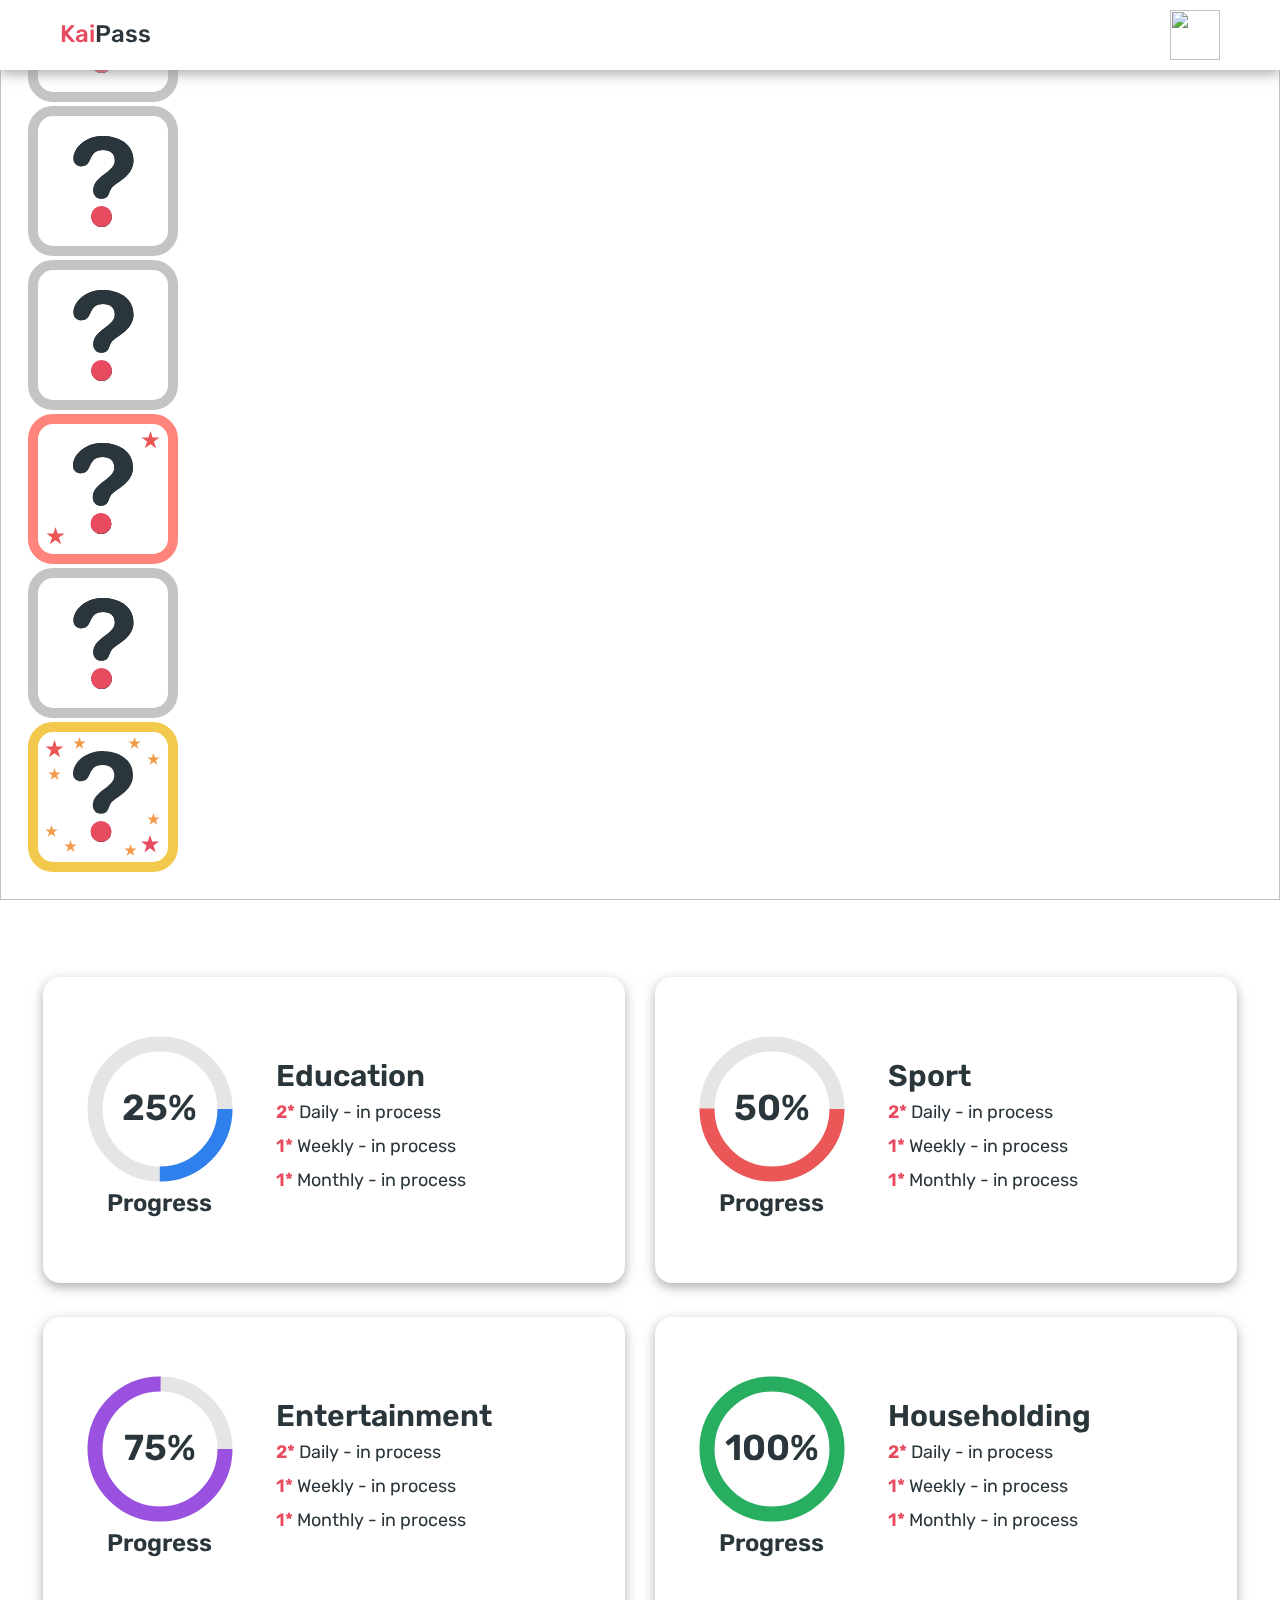
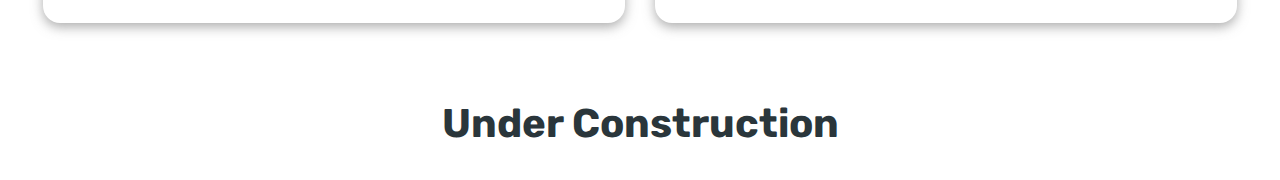
==== main.html @ 546f4b6c "Add files via upload" ====
<!DOCTYPE html>
<html lang="en">
<head>
    <meta charset="UTF-8">
    <title>KaiPass</title>
    <link rel="stylesheet" href="CSS/main_style.css">
    <link rel="stylesheet" href="CSS/owl.carousel.min.css">
    <link rel="stylesheet" href="CSS/owl.theme.default.min.css">
    <link href="https://fonts.googleapis.com/css2?family=Rubik:wght@400;500;700&display=swap" rel="stylesheet">
</head>
<body>
    <nav class="header">
        <p><span>Kai</span>Pass</p>
            
        <input type="checkbox" >
        <img class="imghd" src="images/svg/group-filled-persons.svg" alt="">
        <div class="wrapper_nav">
            <h2 class="fl">Friends list</h2>
            <p class="coming-soon">COMING SOON</p>

        </div>
    </nav>

    <div class="main">
        <img src="images/background_fudzi.png" alt="" class="back-img-absolute">
        <div class="battle-pass-box">
            <div class="owl-carousel owl-theme flex-end">
                <div class="item"><img src="images/svg/low-grade-card.svg" alt=""></div>
                <div class="item"><img src="images/svg/low-grade-card.svg" alt=""></div>
                <div class="item"><img src="images/svg/low-grade-card.svg" alt=""></div>
                <div class="item"><img src="images/svg/rare-grade-card.svg" alt=""></div>
                <div class="item"><img src="images/svg/low-grade-card.svg" alt=""></div>
                <div class="item"><img src="images/svg/legendary-card.svg" alt=""></div>
                <div class="item"><img src="images/svg/low-grade-card.svg" alt=""></div>
                <div class="item"><img src="images/svg/low-grade-card.svg" alt=""></div>
                <div class="item"><img src="images/svg/low-grade-card.svg" alt=""></div>
                <div class="item"><img src="images/svg/rare-grade-card.svg" alt=""></div>
                <div class="item"><img src="images/svg/low-grade-card.svg" alt=""></div>
                <div class="item"><img src="images/svg/legendary-card.svg" alt=""></div>

            </div>
        </div>



        <div class="card-box-main">
            <div class="card-box">
                <div id="education-card" class="card-box__item card-box__item_education">
                    <div id="card-box-education" onclick="cardBoxEducationFlip()" class="card-box__item-box card-box__item-box-education">
                        <div class="card-box__item-box-education_front card-box__item-box_front">
                            <div class="card-box__percent-box">
                                <div class="card-box__percent-box-item">
                                    <section>
                                        <svg class="card-box__percent-box-item-education">
                                            <circle cx="70" cy="70" r="65"></circle>
                                            <circle cx="70" cy="70" r="65"></circle>
                                        </svg>
                                        <div class="card-box__percent-box-number">
                                            <p>25<span>%</span></p>
                                        </div>
                                    </section>
                                    <p class="card-box__percent-box-text">Progress</p>
                                </div>
                            </div>
                            <div class="card-box__tasks-box">
                                <div class="card-box__tasks-box-text">
                                    <h3 class="card-box__tasks-box-text-header">Education</h3>
                                    <p class="card-box__tasks-box-text-quest"><span class="card-box__tasks-box-text-quest_pink">2*</span> Daily - in process</p>
                                    <p class="card-box__tasks-box-text-quest"><span class="card-box__tasks-box-text-quest_pink">1*</span> Weekly - in process</p>
                                    <p class="card-box__tasks-box-text-quest"><span class="card-box__tasks-box-text-quest_pink">1*</span> Monthly - in process</p>
                                </div>
                            </div>
                        </div>
                        <div   class="card-box__item-box-education_back card-box__item-box_back">
                            <div class="card-box__text-container">
                                <div class="card-box__daily-tasks">
                                    <div class="card-box__tasks-header"><p>Daily</p></div>
                                    <div class="card-box__tasks-text-box">
                                        <label>
                                            <input type="checkbox">
                                            <i></i>
                                            <span>Write a haiku</span>
                                        </label>
                                        <label>
                                            <input type="checkbox">
                                            <i></i>
                                            <span>Leave movie review you watched lately</span>
                                        </label>
                                    </div>
                                </div>
                                <div class="card-box__weekly-tasks">
                                    <div class="card-box__tasks-header"><p>Weekly</p></div>
                                    <div class="card-box__tasks-text-box">
                                        <label>
                                            <input type="checkbox">
                                            <i></i>
                                            <span>Watch documentary about bees</span>
                                        </label>
                                    </div>
                                </div>
                                <div class="card-box__monthly-tasks">
                                    <div class="card-box__tasks-header"><p>Monthly</p></div>
                                    <div class="card-box__tasks-text-box">
                                        <label>
                                            <input type="checkbox">
                                            <i></i>
                                            <span>Learn how to play a musical instrument available to you</span>
                                        </label>
                                    </div>
                                </div>
                            </div>
                        </div>
                    </div>
                </div>
                <div id="sport-card" class="card-box__item card-box__item_sport">
                    <div id="card-box-sport" onclick="cardBoxSportFlip()" class="card-box__item-box card-box__item-box-sport">
                        <div class="card-box__item-box-sport_front card-box__item-box_front">
                            <div class="card-box__percent-box">
                                <div class="card-box__percent-box-item">
                                    <section>
                                        <svg class="card-box__percent-box-item-sport">
                                            <circle cx="70" cy="70" r="65"></circle>
                                            <circle cx="70" cy="70" r="65"></circle>
                                        </svg>
                                        <div class="card-box__percent-box-number">
                                            <p>50<span>%</span></p>
                                        </div>
                                    </section>
                                    <p class="card-box__percent-box-text">Progress</p>
                                </div>
                            </div>
                            <div class="card-box__tasks-box">
                                <div class="card-box__tasks-box-text">
                                    <h3 class="card-box__tasks-box-text-header">Sport</h3>
                                    <p class="card-box__tasks-box-text-quest"><span class="card-box__tasks-box-text-quest_pink">2*</span> Daily - in process</p>
                                    <p class="card-box__tasks-box-text-quest"><span class="card-box__tasks-box-text-quest_pink">1*</span> Weekly - in process</p>
                                    <p class="card-box__tasks-box-text-quest"><span class="card-box__tasks-box-text-quest_pink">1*</span> Monthly - in process</p>
                                </div>
                            </div>
                        </div>
                        <div class="card-box__item-box-sport_back card-box__item-box_back">
                            <div class="card-box__text-container">
                                <div class="card-box__daily-tasks">
                                    <div class="card-box__tasks-header"><p>Daily</p></div>
                                    <div class="card-box__tasks-text-box">
                                        <label>
                                            <input type="checkbox">
                                            <i></i>
                                            <span>Do 20-40 push-ups</span>
                                        </label>
                                        <label>
                                            <input type="checkbox">
                                            <i></i>
                                            <span>Jog for 20 minutes</span>
                                        </label>
                                    </div>
                                </div>
                                <div class="card-box__weekly-tasks">
                                    <div class="card-box__tasks-header"><p>Weekly</p></div>
                                    <div class="card-box__tasks-text-box">
                                        <label>
                                            <input type="checkbox">
                                            <i></i>
                                            <span>Improve your sleep pattern</span>
                                        </label>
                                    </div>
                                </div>
                                <div class="card-box__monthly-tasks">
                                    <div class="card-box__tasks-header"><p>Monthly</p></div>
                                    <div class="card-box__tasks-text-box">
                                        <label>
                                            <input type="checkbox">
                                            <i></i>
                                            <span>Do daily morning exercises</span>
                                        </label>
                                    </div>
                                </div>
                            </div>
                        </div>
                    </div>
                </div>
                <div id="entertainment-card" class="card-box__item card-box__item_entertainment">
                    <div id="card-box-entertainment" onclick="cardBoxEntertainmentFlip()" class="card-box__item-box card-box__item-box-entertainment">
                        <div class="card-box__item-box-entertainment_front card-box__item-box_front">
                            <div class="card-box__percent-box">
                                <div class="card-box__percent-box-item">
                                    <section>
                                        <svg class="card-box__percent-box-item-entertainment">
                                            <circle cx="70" cy="70" r="65"></circle>
                                            <circle cx="70" cy="70" r="65"></circle>
                                        </svg>
                                        <div class="card-box__percent-box-number">
                                            <p>75<span>%</span></p>
                                        </div>
                                    </section>
                                    <p class="card-box__percent-box-text">Progress</p>
                                </div>
                            </div>
                            <div class="card-box__tasks-box">
                                <div class="card-box__tasks-box-text">
                                    <h3 class="card-box__tasks-box-text-header">Entertainment</h3>
                                    <p class="card-box__tasks-box-text-quest"><span class="card-box__tasks-box-text-quest_pink">2*</span> Daily - in process</p>
                                    <p class="card-box__tasks-box-text-quest"><span class="card-box__tasks-box-text-quest_pink">1*</span> Weekly - in process</p>
                                    <p class="card-box__tasks-box-text-quest"><span class="card-box__tasks-box-text-quest_pink">1*</span> Monthly - in process</p>
                                </div>
                            </div>
                        </div>
                        <div class="card-box__item-box-entertainment_back card-box__item-box_back">
                            <div class="card-box__text-container">
                                <div class="card-box__daily-tasks">
                                    <div class="card-box__tasks-header"><p>Daily</p></div>
                                    <div class="card-box__tasks-text-box">
                                        <label>
                                            <input type="checkbox">
                                            <i></i>
                                            <span>Practice in origami</span>
                                        </label>
                                        <label>
                                            <input type="checkbox">
                                            <i></i>
                                            <span>Watch a movie (next step in Education)</span>
                                        </label>
                                    </div>
                                </div>
                                <div class="card-box__weekly-tasks">
                                    <div class="card-box__tasks-header"><p>Weekly</p></div>
                                    <div class="card-box__tasks-text-box">
                                        <label>
                                            <input type="checkbox">
                                            <i></i>
                                            <span>Learn how to cook pancakes</span>
                                        </label>
                                    </div>
                                </div>
                                <div class="card-box__monthly-tasks">
                                    <div class="card-box__tasks-header"><p>Monthly</p></div>
                                    <div class="card-box__tasks-text-box">
                                        <label>
                                            <input type="checkbox">
                                            <i></i>
                                            <span>Try to meditate</span>
                                        </label>
                                    </div>
                                </div>
                            </div>
                        </div>
                    </div>
                </div>
                <div id="householding-card" class="card-box__item card-box__item_householding">
                    <div id="card-box-householding" onclick="cardBoxHouseholdingFlip()" class="card-box__item-box card-box__item-box-householding">
                        <div class="card-box__item-box-householding_front card-box__item-box_front">
                            <div class="card-box__percent-box">
                                <div class="card-box__percent-box-item">
                                    <section>
                                        <svg class="card-box__percent-box-item-householding">
                                            <circle cx="70" cy="70" r="65"></circle>
                                            <circle cx="70" cy="70" r="65"></circle>
                                        </svg>
                                        <div class="card-box__percent-box-number">
                                            <p>100<span>%</span></p>
                                        </div>
                                    </section>
                                    <p class="card-box__percent-box-text">Progress</p>
                                </div>
                            </div>
                            <div class="card-box__tasks-box">
                                <div class="card-box__tasks-box-text">
                                    <h3 class="card-box__tasks-box-text-header">Householding</h3>
                                    <p class="card-box__tasks-box-text-quest"><span class="card-box__tasks-box-text-quest_pink">2*</span> Daily - in process</p>
                                    <p class="card-box__tasks-box-text-quest"><span class="card-box__tasks-box-text-quest_pink">1*</span> Weekly - in process</p>
                                    <p class="card-box__tasks-box-text-quest"><span class="card-box__tasks-box-text-quest_pink">1*</span> Monthly - in process</p>
                                </div>
                            </div>
                        </div>
                        <div class="card-box__item-box-householding_back card-box__item-box_back">
                            <div class="card-box__text-container">
                                <div class="card-box__daily-tasks">
                                    <div class="card-box__tasks-header"><p>Daily</p></div>
                                    <div class="card-box__tasks-text-box">
                                        <label>
                                            <input type="checkbox">
                                            <i></i>
                                            <span>Delete unnecessary pictures from your phone</span>
                                        </label>
                                        <label>
                                            <input type="checkbox">
                                            <i></i>
                                            <span>Clean your room</span>
                                        </label>
                                    </div>
                                </div>
                                <div class="card-box__weekly-tasks">
                                    <div class="card-box__tasks-header"><p>Weekly</p></div>
                                    <div class="card-box__tasks-text-box">
                                        <label>
                                            <input type="checkbox">
                                            <i></i>
                                            <span>Keep home clean all week long</span>
                                        </label>
                                    </div>
                                </div>
                                <div class="card-box__monthly-tasks">
                                    <div class="card-box__tasks-header"><p>Monthly</p></div>
                                    <div class="card-box__tasks-text-box">
                                        <label>
                                            <input type="checkbox">
                                            <i></i>
                                            <span>Take care of your home plants</span>
                                        </label>
                                    </div>
                                </div>
                            </div>
                        </div>
                    </div>
                </div>
            </div>
        </div>
        <h2 class="uc">Under Construction</h2>
    </div>

    <script src="js/jquery-3.5.1.min.js"></script>
    <script src="js/owl.carousel.min.js"></script>

    <script>
        $(document).ready(function(){
            $(".owl-carousel").owlCarousel();
        });
        $('.owl-carousel').owlCarousel({

            margin:30,
            responsive:{
                0:{
                    items:1
                },
                600:{
                    items:3
                },
                1000:{
                    items:6
                }
            }
        })
    </script>

    <script>

        let sport_check = 1;
        let entertainment_check = 1;
        let householding_check = 1;
        let educaion_check = 1;
        function cardBoxEducationFlip(){

            if (educaion_check > 0){
                document.getElementById("card-box-education").style.transform = "rotateY(180deg)";
                educaion_check *= -1;

            }
            else {
                document.getElementById("card-box-education").style.transform = "rotateY(360deg)";
                educaion_check *= -1;
            }
        }


        function cardBoxSportFlip() {

            if (sport_check > 0){
                document.getElementById("card-box-sport").style.transform = "rotateY(180deg)";
                sport_check *= -1;
            }
            else {
                document.getElementById("card-box-sport").style.transform = "rotateY(360deg)";
                sport_check *= -1;
            }

        } function cardBoxEntertainmentFlip() {

            if (entertainment_check> 0){
                document.getElementById("card-box-entertainment").style.transform = "rotateY(180deg)";
                entertainment_check *= -1;
            }
            else {
                document.getElementById("card-box-entertainment").style.transform = "rotateY(360deg)";
                entertainment_check *= -1;
            }

        } function cardBoxHouseholdingFlip() {

            if (householding_check > 0){
                document.getElementById("card-box-householding").style.transform = "rotateY(180deg)";
                householding_check *= -1;
            }
            else {
                document.getElementById("card-box-householding").style.transform = "rotateY(360deg)";
                householding_check *= -1;
            }

        }

    </script>
</body>
</html>
---- CSS/main_style.css ----
body{
    margin: 0;
    color: #2A363B;
    font-family: 'Rubik', sans-serif;
}
a{
    color: #FFFFFF;
    text-decoration: none;
}
/*login*/

.main-login{
    width: 100%;
    display: flex;
    background-color:#FFEDED;
    height: 100vh;
}
.login-container{
    width: 840px;
    height: 520px;
    border-radius: 40px;
    background-color: #FFFFFF;
    -webkit-box-shadow: 0px 16px 52px 0px rgba(148,148,148,0.77);
    -moz-box-shadow: 0px 16px 52px 0px rgba(148,148,148,0.77);
    box-shadow: 0px 16px 52px 0px rgba(148,148,148,0.77);
    align-self: center;
    margin:0 auto;
    display: flex;

}
.login-container__right-box{
    background-color:#FF847C;
    height: 100%;
    width: 50%;
    border-top-right-radius: 40px;
    border-bottom-right-radius: 40px;
    position: relative;
    display: flex;

}
.login-container__left-box{
    height: 100%;
    width: 50%;
    display: flex;
    z-index: 0;
    position: relative;
    justify-content: space-around;

}
.login-container__login-box{
    align-self: center;

}
.login-container__svg-wave_pink{
    position: absolute;
    z-index: 1;
    bottom: 0;
    right: 0;
    display: flex;

}
.login-container__under-header_red{
    color:#E84A5F;
}
.login-container__under-header{
    font-size: 18px;
}
.login-container__header{
    font-size: 36px;
    line-height: 0px;
    font-weight: 600;
    margin-top: 0;
}
.login-container__input-box{
    width: 75%;
    height: 20px;
}
.login-container__input-box input{
    width: 100%;
    height: 100%;
    border:none;
    border-bottom: 1px solid #2A363B;
    padding: 0;
    outline:none ;
    font-family: 'Rubik', sans-serif;
    font-weight: 500;
    font-size: 12px;

}

.login-container__input-box input:focus{
    outline:none ;
}
:focus::-webkit-input-placeholder {
    color: transparent;
    transition:0.3s;
}
.login-container__log-in-button-box{
    background-color: #E84A5F;
    width: 75%;
    height: 41px;
    border-radius:12px;
    -webkit-box-shadow: 0px 4px 12px 0px rgba(148,148,148,0.77);
    -moz-box-shadow: 0px 4px 12px 0px rgba(148,148,148,0.77);
    box-shadow: 0px 4px 12px 0px rgba(148,148,148,0.77);
    display: flex;
    justify-content: space-between;
}
.login-container__log-in-button-box p{
    margin-left: 10%;
    align-self: center;
    justify-self: flex-start;
}
.login-container__log-in-button-box-img{
    align-self: center;
    margin-right: 10%;
}
.login-container__alternate-login-box{
    margin-top: 12px;
}
.login_container__alternate-login{
    padding-left: 5px;
}
.login-container__under-header-right{
    color: white;
    font-size: 18px;
    align-self: center;
    text-align: center;
}
.login-container__header-right{
    color: #FFFFFF;
    font-size: 36px;
    line-height: 0px;
    font-weight: 600;
    margin-top: 0;
    align-self: center;
    text-align: center;
}
.login-container__svg-wave_white{
    position: absolute;
    z-index: 0;
}
.login-container__login-path-box{
    display: flex;
    width: 100%;
    justify-content: center;
}
.login-container__login-path-box_second{
    align-self: flex-end;
}
.login_container__log-in-button_right{
    width: 50%;
    height: 41px;
}
.login-container__log-in-button-box_right{
    width: 75%;
    height: 41px;
    display: flex;
    justify-content: space-around;
    border-radius:12px;
    border: 2px solid #FFFFFF;
    margin: 0 auto;
}.login-container__login-path-box_container{
     margin-top:180px;
 }


/*Register*/

.main-registration{
    width: 100%;
    display: flex;
    background-color:#FFEDED;
    height: 100vh;
}
.register-container{
    width: 840px;
    height: 520px;
    border-radius: 40px;
    background-color: #FFFFFF;
    -webkit-box-shadow: 0px 16px 52px 0px rgba(148,148,148,0.77);
    -moz-box-shadow: 0px 16px 52px 0px rgba(148,148,148,0.77);
    box-shadow: 0px 16px 52px 0px rgba(148,148,148,0.77);
    align-self: center;
    margin:0 auto;
    display: flex;

}
.register-container__right-box{
    height: 100%;
    width: 60%;
    border-top-right-radius: 40px;
    border-bottom-right-radius: 40px;
    position: relative;
    display: flex;
    justify-content: space-around;

}
.register-container__left-box{
    background-color:#FF847C;
    height: 100%;
    width: 40%;
    display: flex;
    z-index: 0;
    position: relative;
    justify-content: space-around;
    border-top-left-radius: 40px;
    border-bottom-left-radius: 40px;


}
.register-container__login-box{
    align-self: center;

}
.register-container__svg-wave_pink{
    position: absolute;
    z-index: 1;
    bottom: 0;
    right: 0;
    display: flex;

}
.register-container__under-header_red{
    color:#E84A5F;
}
.register-container__under-header{
    font-size: 18px;
}
.register-container__header{
    font-size: 36px;
    line-height: 0px;
    font-weight: 600;
    margin-top: 0;
}
.register-container__input-box{
    width: 75%;
    height: 20px;
}
.register-container__input-box input{
    width: 100%;
    height: 100%;
    border:none;
    border-bottom: 1px solid #2A363B;
    padding: 0;
    outline:none ;
    font-family: 'Rubik', sans-serif;
    font-weight: 500;
    font-size: 12px;

}

.register-container__input-box input:focus{
    outline:none ;
}
:focus::-webkit-input-placeholder {
    color: transparent;
    transition:0.3s;
}
.register-container__log-in-button-box{
    background-color: #E84A5F;
    width: 75%;
    height: 41px;
    border-radius:12px;
    -webkit-box-shadow: 0px 4px 12px 0px rgba(148,148,148,0.77);
    -moz-box-shadow: 0px 4px 12px 0px rgba(148,148,148,0.77);
    box-shadow: 0px 4px 12px 0px rgba(148,148,148,0.77);
    display: flex;
    justify-content: space-between;
}
.register-container__log-in-button-box p{
    margin-left: 10%;
    align-self: center;
    justify-self: flex-start;
}
.register-container__log-in-button-box-img{
    align-self: center;
    margin-right: 10%;
}
.register-container__alternate-login-box{
    margin-top: 12px;
}
.register_container__alternate-login{
    padding-left: 5px;
}
.register-container__under-header-right{
    color: white;
    font-size: 18px;
    align-self: center;
    text-align: center;
}
.register-container__header-right{
    color: #FFFFFF;
    font-size: 36px;
    line-height: 0px;
    font-weight: 600;
    margin-top: 0;
    align-self: center;
    text-align: center;
}
.register-container__svg-wave_white{
    position: absolute;
    z-index: 0;
}
.register-container__register-path-box{
    display: flex;
    width: 100%;
    justify-content: center;
}
.register-container__register-path-box_second{
    align-self: flex-end;
}
.register_container__log-in-button_right{
    width: 50%;
    height: 41px;
}
.register-container__log-in-button-box_right{
    width: 75%;
    height: 41px;
    display: flex;
    justify-content: space-around;
    border-radius:12px;
    border: 2px solid #FFFFFF;
    margin: 0 auto;
}.register-container__register-path-box_container{
     margin-top:180px;
 }
.register-container__svg-wave_white{
    position: absolute;
    top: 0;
    left: 0;
}
.register-container__input-header{
    margin-bottom: 3px;
}
.register-container__input-box img{
    position: relative;
    top: -20px;
    left:150px;

}

/*Main*/


.back-img-absolute{
    position: absolute;

    width: 100%;
    height: 100vh;
}
.main{
    max-width: 100%;
    margin: 0 auto;
    transition: 0.5s;
    font-family: 'Rubik', sans-serif;
    color: #2A363B;
    box-sizing: border-box;
}
input:focus{
    outline:none;
}
input{
    outline: none;
}
.card-box{
    display: grid;
    grid-template-columns: repeat(2, 1fr);
    grid-auto-rows: 340px;
    width: 100%;
    transition: 0.5s;
    grid-template-areas: "ed sp" "en hs";
}
.card-box__item{
    border-radius: 17px;

    perspective: 800px;
    transition: 0.5s;
    display: flex;
}
.card-box__item-box{

    width: 95%;
    height: 90%;
    background-color: #FFFFFF;
    border-radius: 17px;
    transform-style: preserve-3d;
    transition: 0.8s ease;
    cursor: pointer;
}
.card-box__item_householding{
    justify-content: center;
    align-content: center;
}
.card-box__item_entertainment{
    justify-content: center;
}
.card-box__item_sport{
    justify-content: center;
}
.card-box__item_education{
    justify-content: center;
}
.card-box__item-box-householding{
    align-self: center;
    -webkit-box-shadow: 0px 4px 12px 0px rgba(148,148,148,0.77);
    -moz-box-shadow: 0px 4px 12px 0px rgba(148,148,148,0.77);
    box-shadow: 0px 4px 12px 0px rgba(148,148,148,0.77);
}
.card-box__item-box-education{
    align-self: center;
    -webkit-box-shadow: 0px 4px 12px 0px rgba(148,148,148,0.77);
    -moz-box-shadow: 0px 4px 12px 0px rgba(148,148,148,0.77);
    box-shadow: 0px 4px 12px 0px rgba(148,148,148,0.77);
}
.card-box__item-box-entertainment{
    align-self: center;
    -webkit-box-shadow: 0px 4px 12px 0px rgba(148,148,148,0.77);
    -moz-box-shadow: 0px 4px 12px 0px rgba(148,148,148,0.77);
    box-shadow: 0px 4px 12px 0px rgba(148,148,148,0.77);
}
.card-box__item-box-sport{
    align-self: center;
    -webkit-box-shadow: 0px 4px 12px 0px rgba(148,148,148,0.77);
    -moz-box-shadow: 0px 4px 12px 0px rgba(148,148,148,0.77);
    box-shadow: 0px 4px 12px 0px rgba(148,148,148,0.77);
}
.card-box__item-box_front{
    position: absolute;
    width: 100%;
    height: 100%;
    backface-visibility: hidden;
    color: #2A363B;
    border-radius: 17px;
    display: flex;

}
.card-box__item-box_back{
    position: absolute;
    width: 100%;
    height: 100%;
    backface-visibility: hidden;
    color: #2A363B;
    border-radius: 17px;
    transform: rotateY(180deg);
    display: flex;
}
.card-box__percent-box-item svg{
    position: relative;
    width: 150px;
    height: 150px;
}
.card-box__percent-box-item svg circle{
    width: 150px;
    height: 150px;
    fill: none;
    stroke-width: 15;
    stroke: #000;
    transform: translate(5px,5px);
    stroke-dasharray: 440;
    stroke-dashoffset: 440;
    transition:transform 0.5s;

}
.card-box__percent-box-item svg circle:nth-child(1){
    stroke-dashoffset: 0;
    stroke:#e5e5e5;

}
.card-box__percent-box-item .card-box__percent-box-item-education circle:nth-child(2){
    stroke-dashoffset: calc(440 - (440 * (25 - (25/ 14))) / 100);
    stroke: #2F80ED;
}
.card-box__percent-box-item .card-box__percent-box-item-sport circle:nth-child(2) {
    stroke-dashoffset: calc(440 - (440 * (50 - (50/ 14))) / 100);;
    stroke: #EB5757;
}

.card-box__percent-box-item .card-box__percent-box-item-entertainment circle:nth-child(2){
    stroke-dashoffset: calc(440 - (440 * (75 - (75/ 14))) / 100);;
    stroke: #9B51E0;
}

.card-box__percent-box-item .card-box__percent-box-item-householding circle:nth-child(2) {
    stroke-dashoffset: calc(440 - (440 * (100 - (100/ 14))) / 100);;
    stroke: #27AE60;
}

.card-box__percent-box-number{
    position: absolute;
    top: 0;
    left: 0;
    width: 40%;
    height: 85%;
    display: flex;
    justify-content: center;
    align-items: center;
    font-weight:600;
    font-size: 36px;
}
.card-box__percent-box{
    width: 40%;
    height: 100%;
    display: flex;
    justify-content: center;
    align-items: center;
}
.card-box__percent-box-item section{
    width: 150px;
    height: 150px;
}
.card-box__percent-box-text{
    font-size: 24px;
    margin-top: 5px;
    text-align: center;
    margin-bottom: 10px;
    font-weight: 600;

}
.card-box__tasks-box-text{
    align-self: center;
}
.card-box__tasks-box{
    height: 100%;
    display: flex;
}
.card-box__tasks-box-text-header{
    margin-top: 0;
    font-size: 30px;
    font-weight: 600;
    margin-bottom: 7px;

}
.card-box__tasks-box-text-quest{
    margin-top: 0;
    font-size: 18px;
    font-weight: 400;
    margin-bottom: 12px;

}
.card-box__tasks-box-text-quest_pink{
    color: #E84A5F;
    font-weight: 600;
}
.card-box__text-container{
    display: flex;
    width: 90%;
    margin-left: 10%;
    transition: 0.5s;
    flex-direction: column;
    margin-top: 35px;

}
.card-box__daily-tasks{
    grid-area: da;

}
.card-box__weekly-tasks{
    grid-area: we;
}
.card-box__monthly-tasks{
    grid-area: mo;
}
.card-box__tasks-header{
    font-size: 24px;
}
.battle-pass-box{
    height: 100vh;
    max-width: 1224px;
    margin: 0 auto;
    display: flex;
    align-content: flex-end;
}
.flex-end{
    align-self: flex-end;
    margin-bottom:2%;
}
.card-box-main{

    max-width: 1224px;
    margin:60px auto;
}
.header{
    position: fixed;
    display: flex;
    justify-content: space-between;
    top: 0;
    width: 100%;
    height: 70px;
    background-color: #FFFFFF;
    z-index: 1000;
    -webkit-box-shadow: 0px 4px 12px 0px rgba(148,148,148,0.77);
    -moz-box-shadow: 0px 4px 12px 0px rgba(148,148,148,0.77);
    box-shadow: 0px 4px 12px 0px rgba(148,148,148,0.77);
}
.header p{
    font-size: 24px;
    font-weight: 500;
    margin-top: 20px;
    margin-left: 60px;
}
.header span{
    color:#E84A5F;
}
.wrapper_nav{
    right: 0;
    top: 70px;
    width: 17%;
    height: 60vh;
    background-color: #FFFFFF;
    z-index: 1000;
    position: fixed;
    display: none;
    -webkit-box-shadow: 0px 4px 12px 0px rgba(148,148,148,0.77);
    -moz-box-shadow: 0px 4px 12px 0px rgba(148,148,148,0.77);
    box-shadow: 0px 4px 12px 0px rgba(148,148,148,0.77);
}

.header input[type="checkbox"]:checked ~ .wrapper_nav{
    display: block;
    transform: translateX(0);
    transform-origin: right;
    transition: 0.5s;
}

/*CheckAnimation*/

.card-box__tasks-text-box label{
    position:relative;
    display: block;
    cursor: pointer;
    margin-bottom: 3px;
}
.card-box__tasks-text-box span{
    cursor: pointer;
}
.card-box__tasks-text-box input[type="checkbox"]{
    -webkit-appearance: none;
}
.card-box__tasks-text-box i{
    position: absolute;
    top: 0;
    display: inline-block;
    width: 15px;
    height: 15px;
    border: 2px solid #2A363B;
    transition:0.5s;

}
.card-box__tasks-text-box input[type="checkbox"]:checked ~ i{
    top: 1px;
    border-top: none;
    border-right: none;
    height: 10px;
    width: 15px;
    transform:rotate(-45deg);
    transition: transform 0.5s;
}
.card-box__tasks-text-box span{
    position: relative;
    left: 40px;
    transition: 0.5s;
}
.card-box__tasks-text-box span:before{
    content: '';
    position: absolute;
    top: 50%;
    left: 0;
    width: 100%;
    height: 1px;
    background: #2A363B;
    transform: translateY(-50%) scaleX(0);
    transform-origin: right;
    transition: transform 0.5s;
}
.card-box__tasks-text-box input[type="checkbox"]:checked ~ span:before{
    transform: translateY(-50%) scaleX(1);
    transform-origin: left;
    transition: transform 0.5s;
}
.card-box__tasks-text-box input[type="checkbox"]:checked ~ span{
    color: #869791;
}
/********************************/

.card-box__tasks-header p{
    font-size: 24px;
    font-weight: 500;
    margin-top: 5px;
    margin-bottom: 12px;
}
.uc{
    text-align: center;
    font-size: 40px;
}
.fl{
    text-align: center;
}
.imghd{
    position: absolute;
    width: 50px;
    height: 50px;
    top: 10px;
    right: 60px;
}
.header input{
    position: absolute;
    top: 10px;
    right: 60px;
    z-index: 10;
    width: 50px;
    height: 50px;
    opacity: 0;
    cursor: pointer;
}
.coming-soon{
    display: block;
    padding: 50% auto;
}
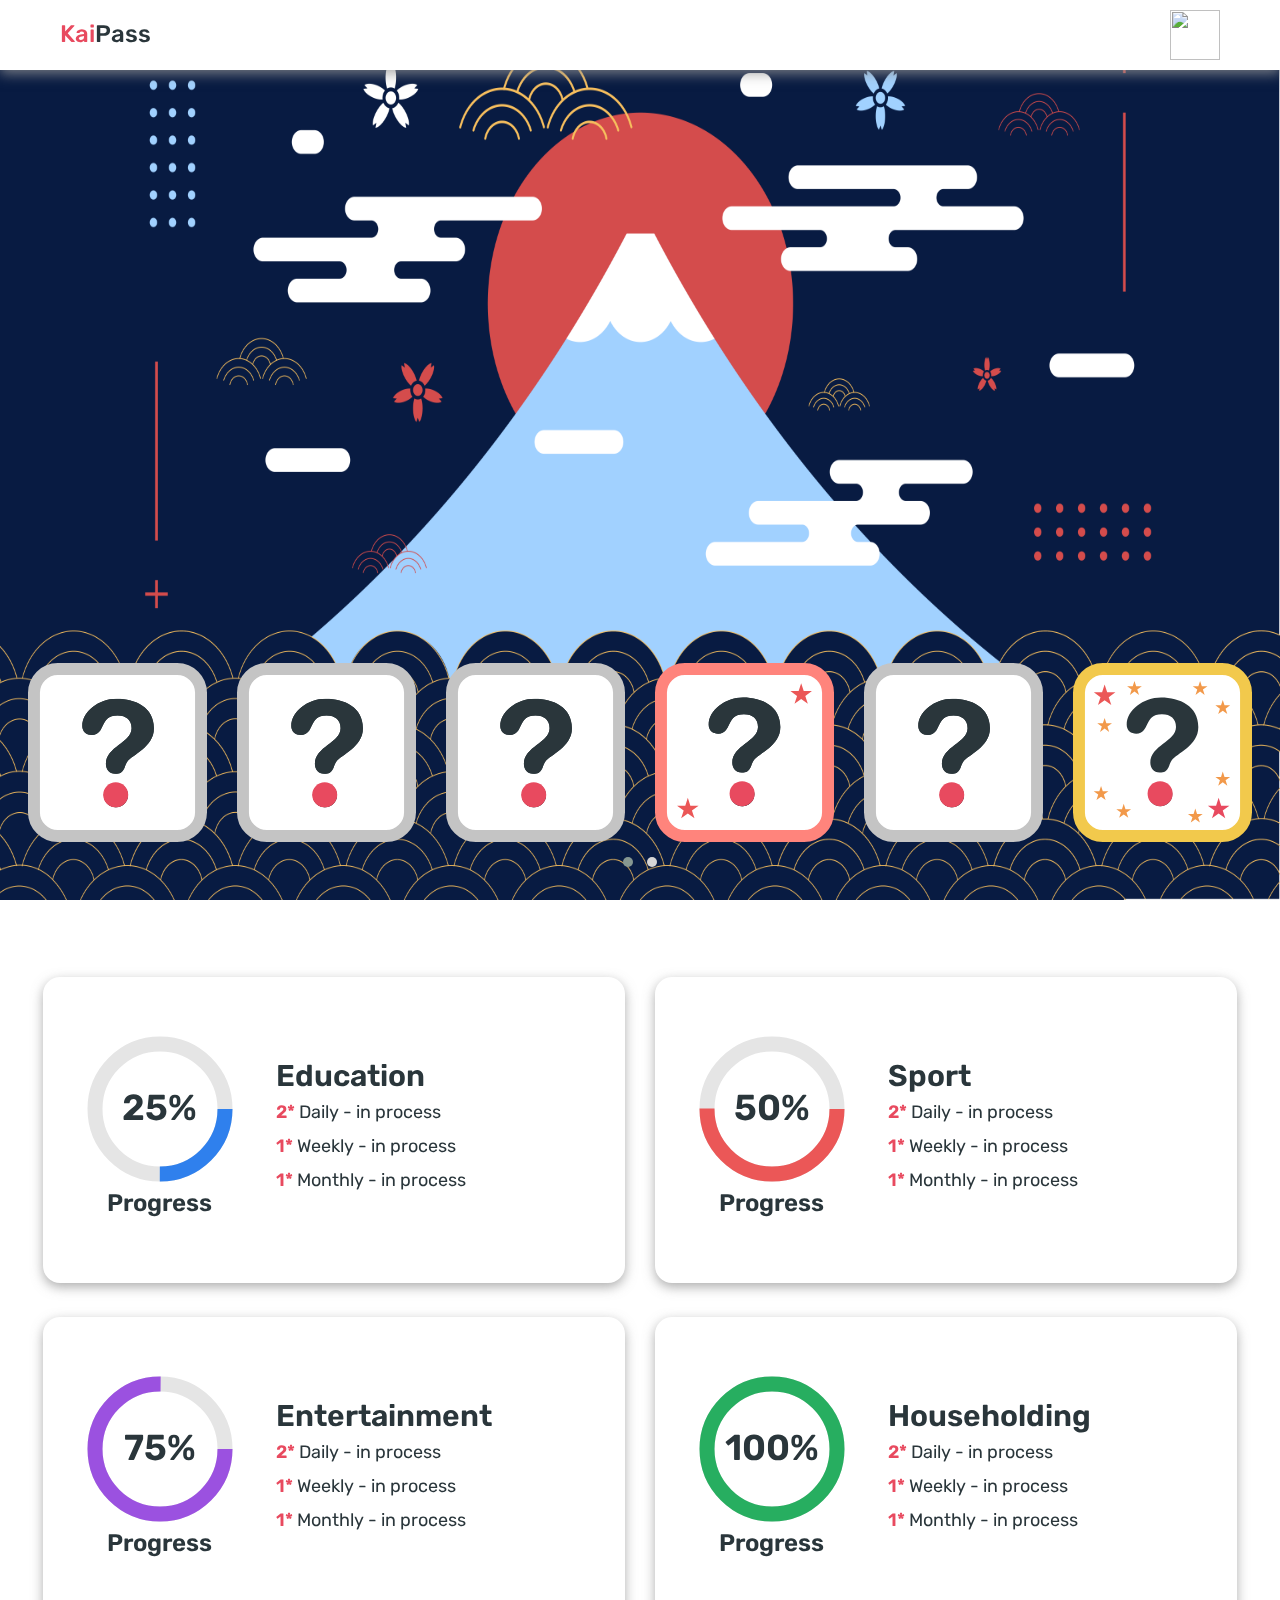
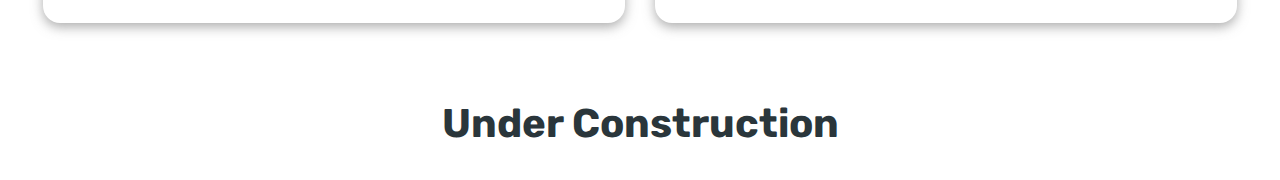
==== commit d5991503: "Add files via upload" ====
--- a/main.html
+++ b/main.html
@@ -11,7 +11,7 @@
 <body>
     <nav class="header">
         <p><span>Kai</span>Pass</p>
-            
+
         <input type="checkbox" >
         <img class="imghd" src="images/svg/group-filled-persons.svg" alt="">
         <div class="wrapper_nav">
@@ -318,8 +318,11 @@
         <h2 class="uc">Under Construction</h2>
     </div>
 
-    <script src="js/jquery-3.5.1.min.js"></script>
-    <script src="js/owl.carousel.min.js"></script>
+    <script
+  src="https://code.jquery.com/jquery-3.5.1.min.js"
+  integrity="sha256-9/aliU8dGd2tb6OSsuzixeV4y/faTqgFtohetphbbj0="
+  crossorigin="anonymous"></script>
+  <script src="js/owl.carousel.min.js"></script>
 
     <script>
         $(document).ready(function(){
@@ -399,4 +402,4 @@
 
     </script>
 </body>
-</html>+</html>
